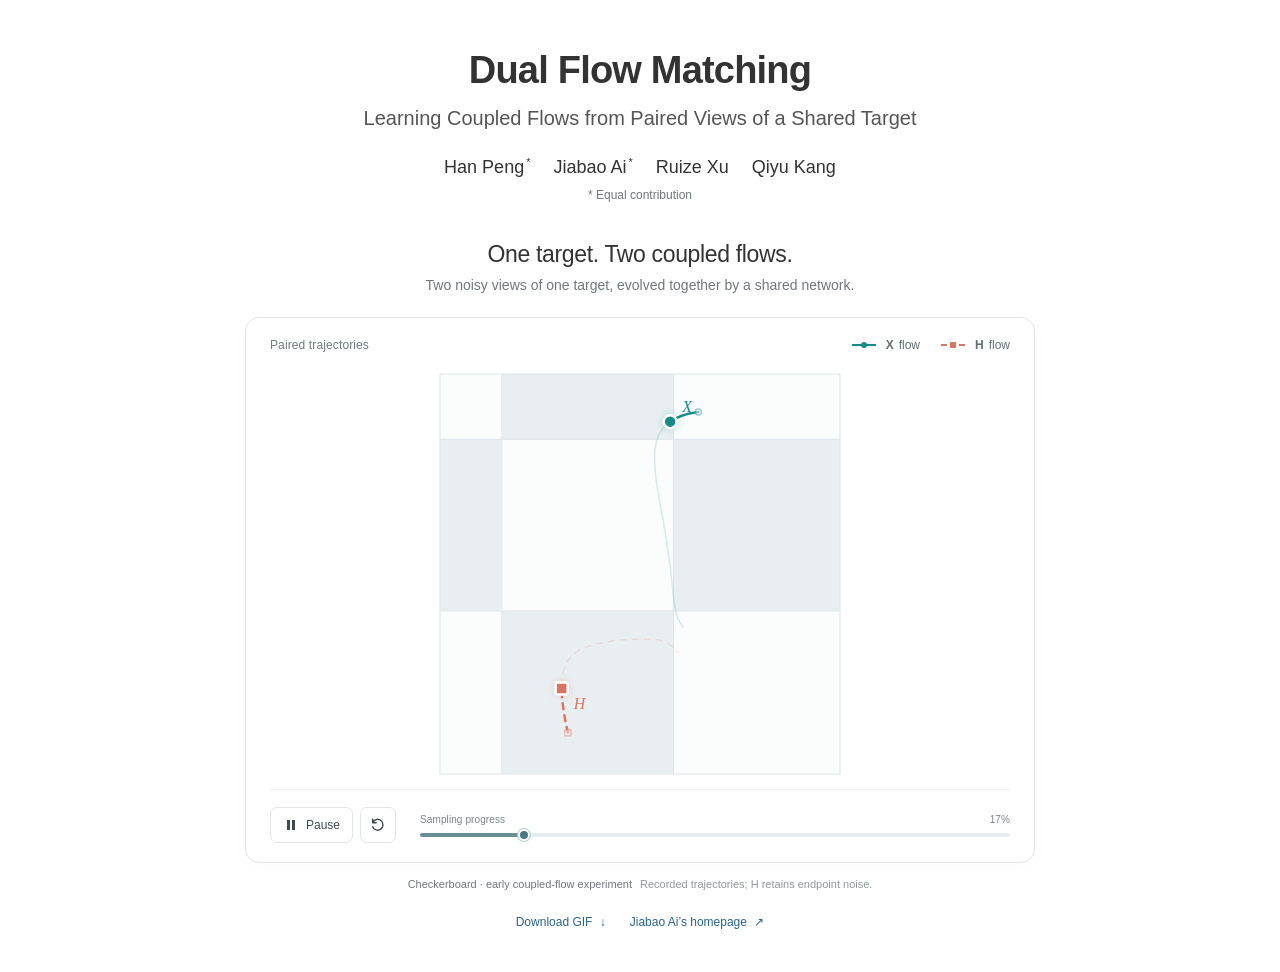
==== dual-fm/index.html @ 2ca0161d "Add concise Dual Flow Matching demo and checkerboard animations" ====
<!doctype html>
<html lang="en">
<head>
  <meta charset="utf-8">
  <meta name="viewport" content="width=device-width, initial-scale=1">
  <meta name="description" content="Dual Flow Matching: learning coupled flows from paired views of a shared target. Explore two recorded trajectories on a checkerboard.">
  <meta name="author" content="Han Peng, Jiabao Ai, Ruize Xu, Qiyu Kang">
  <meta name="theme-color" content="#ffffff">
  <meta property="og:title" content="Dual Flow Matching">
  <meta property="og:description" content="One target. Two coupled flows.">
  <meta property="og:type" content="website">
  <link rel="stylesheet" href="site.css">
  <script src="site.js" defer></script>
  <title>Dual Flow Matching</title>
</head>
<body>
  <a class="skip-link" href="#demo">Skip to demo</a>
  <main class="container">
    <header class="publication-header">
      <h1>Dual Flow Matching</h1>
      <p class="publication-subtitle">Learning Coupled Flows from Paired Views of a Shared Target</p>
      <div class="publication-authors" aria-label="Authors">
        <span>Han Peng<sup>*</sup></span><span>Jiabao Ai<sup>*</sup></span><span>Ruize Xu</span><span>Qiyu Kang</span>
      </div>
      <p class="equal-contribution">* Equal contribution</p>
    </header>

    <section id="demo" aria-labelledby="demo-title">
      <div class="demo-intro">
        <h2 id="demo-title">One target. Two coupled flows.</h2>
        <p>Two noisy views of one target, evolved together by a shared network.</p>
      </div>
      <figure class="demo-figure">
        <div class="demo-card">
          <div class="plot-heading">
            <span class="plot-title">Paired trajectories</span>
            <div class="legend" aria-label="Trajectory legend">
              <span><i class="legend-line x-line" aria-hidden="true"></i><b>X</b> flow</span>
              <span><i class="legend-line h-line" aria-hidden="true"></i><b>H</b> flow</span>
            </div>
          </div>
          <div class="plot-stage">
            <img id="poster" src="assets/dual-fm-checkerboard-poster.png" width="1200" height="900" alt="Recorded X and H flow trajectories over a checkerboard target." class="poster">
            <canvas id="flow-canvas" hidden role="img" aria-label="A teal circle and coral square follow two coupled trajectories over a pale checkerboard target. Use the controls below to explore their progress."></canvas>
          </div>
          <div class="controls" id="animation-controls" hidden>
            <div class="playback-buttons">
              <button id="play-toggle" type="button" aria-label="Play animation" aria-pressed="false">
                <svg class="play-icon" viewBox="0 0 16 16" width="16" height="16" aria-hidden="true"><path d="M5 3.2 12 8l-7 4.8Z" fill="currentColor"/></svg>
                <svg class="pause-icon" viewBox="0 0 16 16" width="16" height="16" aria-hidden="true" hidden><path d="M4 3h3v10H4zm5 0h3v10H9z" fill="currentColor"/></svg>
                <span>Play</span>
              </button>
              <button id="replay" class="replay-button" type="button" aria-label="Replay animation from the beginning" title="Replay">
                <svg viewBox="0 0 20 20" width="18" height="18" aria-hidden="true"><path d="M4.3 6.8A6 6 0 1 1 4 12M4 3.5v4h4" fill="none" stroke="currentColor" stroke-width="1.6" stroke-linecap="round" stroke-linejoin="round"/></svg>
              </button>
            </div>
            <div class="timeline">
              <div class="timeline-label"><label for="progress">Sampling progress</label><output id="progress-value" for="progress">0%</output></div>
              <input id="progress" type="range" min="0" max="1000" value="0" step="1" aria-valuetext="0 percent">
            </div>
          </div>
          <p id="load-message" class="load-message" role="status" hidden>Interactive preview unavailable. The GIF is available below.</p>
        </div>
        <figcaption>Checkerboard · early coupled-flow experiment<span class="caption-detail">Recorded trajectories; H retains endpoint noise.</span></figcaption>
      </figure>
      <div class="page-links"><a href="assets/dual-fm-checkerboard.gif" download>Download GIF <span aria-hidden="true">↓</span></a><a href="../">Jiabao Ai’s homepage <span aria-hidden="true">↗</span></a></div>
    </section>
  </main>
</body>
</html>
---- dual-fm/site.css ----
:root{color-scheme:light;--text:#333;--muted:#72777c;--line:#e1e5e7;--link:#28628f;--teal:#168c87;--coral:#d97560}
*{box-sizing:border-box}
body{margin:0;background:#fff;color:var(--text);font-family:Arial,Helvetica,sans-serif;line-height:1.55;-webkit-font-smoothing:antialiased}
a{color:var(--link);text-decoration:none}
a:hover{text-decoration:underline}
button,input{font:inherit}
button,a,input{-webkit-tap-highlight-color:transparent}
:focus-visible{outline:2px solid var(--link);outline-offset:4px}
.container{width:min(100% - 48px,920px);margin-inline:auto}
.publication-header{text-align:center;padding-top:48px}
h1{font-size:38px;font-weight:650;line-height:1.2;letter-spacing:-.8px;margin:0 0 10px}
.publication-subtitle{font-size:20px;line-height:1.4;max-width:730px;margin:0 auto 22px;color:#555}
.publication-authors{display:flex;justify-content:center;flex-wrap:wrap;gap:5px 23px;font-size:18px}
.publication-authors span{white-space:nowrap}
.publication-authors sup{font-size:11px;margin-left:2px}
.equal-contribution{margin:5px 0 0;font-size:12px;color:var(--muted)}
#demo{max-width:790px;margin:35px auto 0}
.demo-intro{text-align:center;margin-bottom:20px}
h2{margin:0 0 5px;font-size:23px;line-height:1.3;font-weight:500;letter-spacing:-.35px}
.demo-intro p{margin:0;font-size:14px;color:var(--muted)}
.demo-figure{margin:0}
.demo-card{border:1px solid var(--line);border-radius:14px;background:#fff;overflow:hidden;box-shadow:0 6px 25px #23394604}
.plot-heading{display:flex;align-items:center;justify-content:space-between;gap:16px;padding:18px 24px 0;font-size:12px}
.plot-title{font-weight:500;color:#73797d;letter-spacing:.01em}
.legend{display:flex;gap:21px;color:#656c70}
.legend>span{display:flex;gap:5px;align-items:center;white-space:nowrap}
.legend b{font-weight:600}
.legend-line{position:relative;display:inline-block;width:24px;height:0;margin-right:5px;border-top:2px solid var(--teal)}
.legend-line:after{content:"";position:absolute;top:-4px;left:9px;width:6px;height:6px;background:var(--teal);border-radius:50%}
.h-line{border-color:var(--coral);border-top-style:dashed}
.h-line:after{background:var(--coral);border-radius:1px}
.plot-stage{position:relative;width:100%;height:430px;margin-top:5px}
canvas{display:block;width:100%;height:100%}
.poster{display:block;width:100%;height:100%;object-fit:contain}
.controls{display:flex;align-items:center;gap:24px;margin:0 24px;padding:17px 0 19px;border-top:1px solid #edf0f2}
.playback-buttons{display:flex;align-items:center;gap:7px;flex-shrink:0}
button{display:inline-flex;align-items:center;justify-content:center;gap:7px;height:36px;border:1px solid var(--line);border-radius:7px;background:#fff;color:#424a50;cursor:pointer;font-size:12px;padding:0 12px;transition:background .15s,border-color .15s}
button:hover{background:#f4f6f7;border-color:#c6cfd3}
#play-toggle{min-width:82px}
.replay-button{width:36px;padding:0}
.timeline{min-width:0;flex:1}
.timeline-label{display:flex;justify-content:space-between;gap:12px;color:#7c8286;font-size:10px;letter-spacing:.01em;line-height:1.3;margin-bottom:7px}
output{font-variant-numeric:tabular-nums;min-width:28px;text-align:right}
input[type="range"]{display:block;width:100%;height:4px;margin:0;appearance:none;-webkit-appearance:none;background:linear-gradient(to right,#678e91 0%,#e7ecee 0%);border-radius:4px;cursor:pointer}
input[type="range"]::-webkit-slider-thumb{appearance:none;-webkit-appearance:none;width:12px;height:12px;border:2px solid white;background:#477b7f;border-radius:50%;box-shadow:0 0 0 1px #b8cbce}
input[type="range"]::-moz-range-thumb{width:9px;height:9px;border:2px solid white;background:#477b7f;border-radius:50%;box-shadow:0 0 0 1px #b8cbce}
figcaption{margin-top:12px;text-align:center;color:var(--muted);font-size:11px;line-height:1.7}
.caption-detail{margin-left:8px;color:#92979b}
.page-links{display:flex;justify-content:center;gap:24px;margin:19px 0 40px;font-size:12px}
.page-links a span{margin-left:4px}
.load-message{margin:0 24px;padding:12px 0 18px;text-align:center;color:var(--muted);font-size:12px}
.skip-link{position:absolute;left:12px;top:-70px;padding:8px;background:white;z-index:10}
.skip-link:focus{top:8px}
[hidden]{display:none!important}
@media(max-width:680px){
  .container{width:calc(100% - 32px)}
  .publication-header{padding-top:32px}
  h1{font-size:29px;letter-spacing:-.6px;margin-bottom:9px}
  .publication-subtitle{font-size:16px;max-width:460px;margin-bottom:18px}
  .publication-authors{font-size:15px;gap:3px 16px}
  .equal-contribution{font-size:10px}
  #demo{margin-top:28px}
  h2{font-size:20px}
  .demo-intro{margin-bottom:17px}
  .demo-intro p{font-size:12px;max-width:290px;margin-inline:auto}
  .plot-heading{padding:15px 15px 0;font-size:10px;gap:8px}
  .legend{gap:12px}
  .legend-line{width:20px;margin-right:2px}
  .legend-line:after{left:7px}
  .plot-stage{height:clamp(300px,87vw,400px);margin-top:5px}
  .controls{gap:15px;margin-inline:15px;padding-block:16px 18px}
  .playback-buttons{gap:5px}
  #play-toggle{min-width:72px;padding-inline:9px}
  .replay-button{width:31px}
  .caption-detail{display:block;margin-left:0}
  .page-links{gap:20px;margin-top:16px;font-size:11px}
}
@media(prefers-reduced-motion:reduce){button{transition:none}}
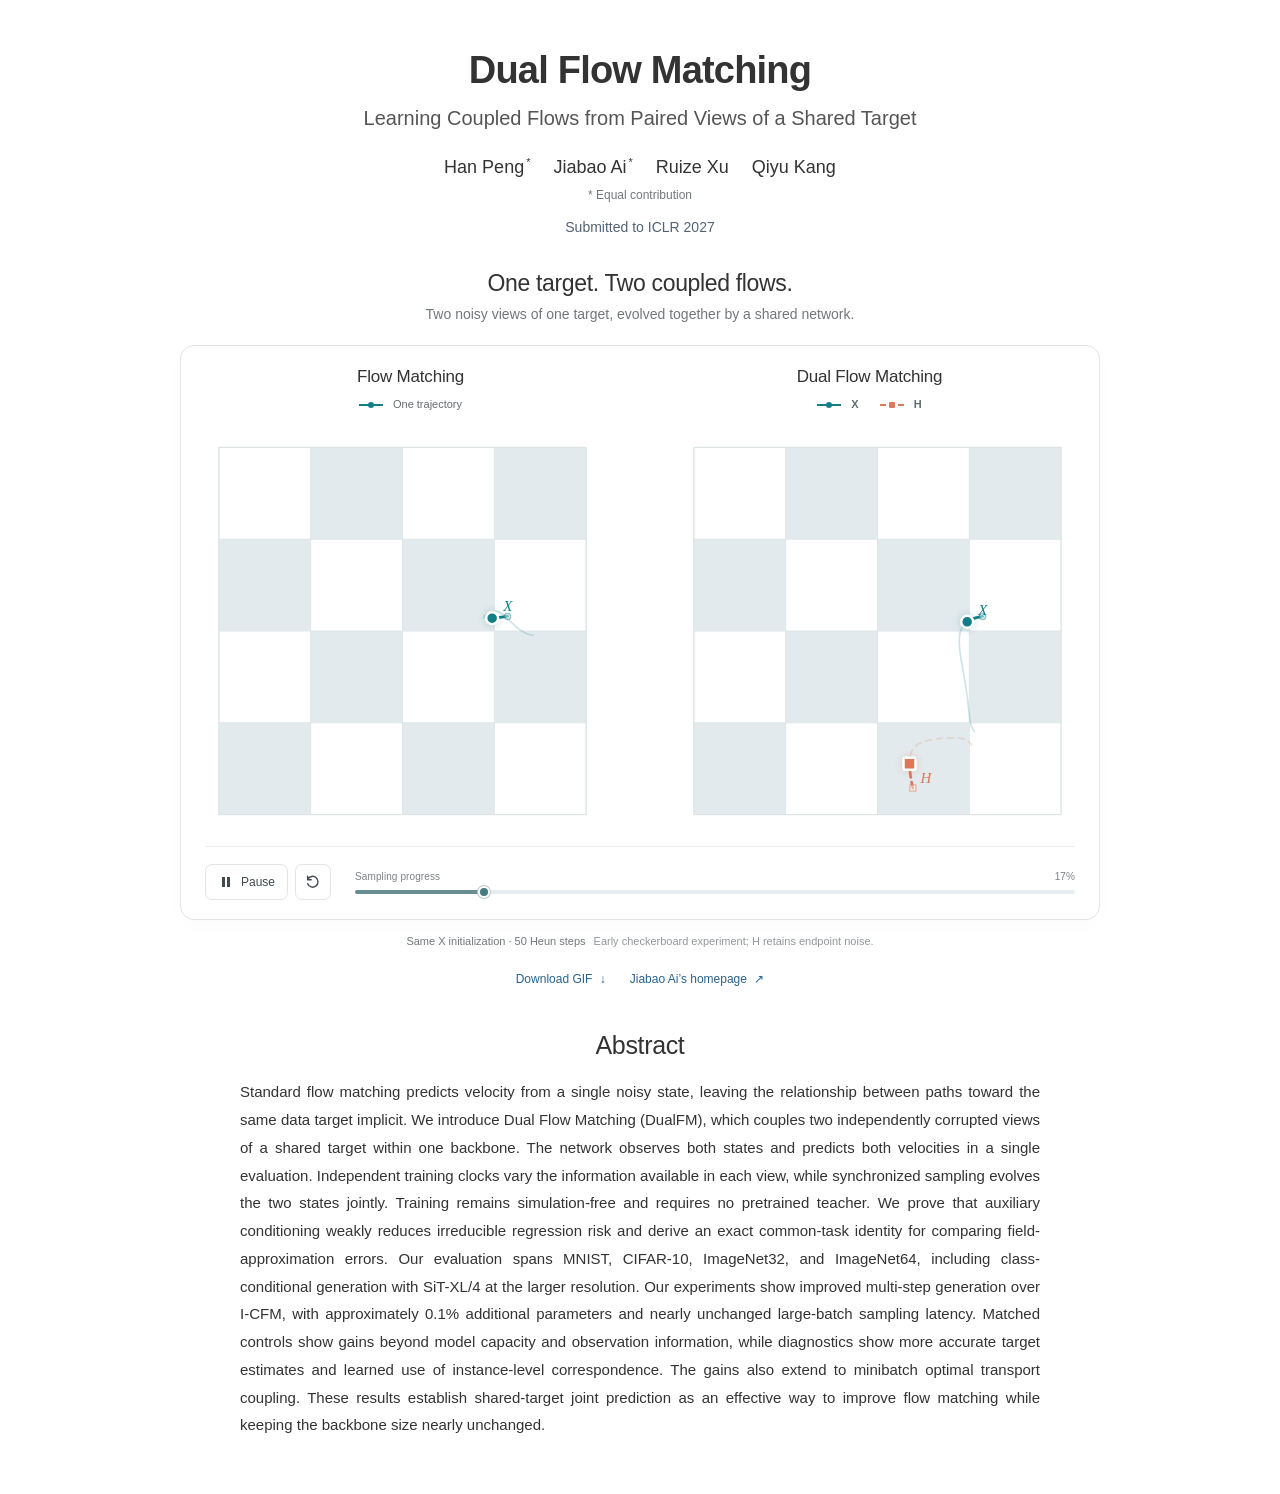
==== commit 33bb0b66: "Compare FM and DualFM trajectories and add ICLR submission abstract" ====
--- a/dual-fm/index.html
+++ b/dual-fm/index.html
@@ -3,14 +3,14 @@
 <head>
   <meta charset="utf-8">
   <meta name="viewport" content="width=device-width, initial-scale=1">
-  <meta name="description" content="Dual Flow Matching: learning coupled flows from paired views of a shared target. Explore two recorded trajectories on a checkerboard.">
+  <meta name="description" content="Dual Flow Matching: learning coupled flows from paired views of a shared target. Compare Flow Matching and Dual Flow Matching on a checkerboard.">
   <meta name="author" content="Han Peng, Jiabao Ai, Ruize Xu, Qiyu Kang">
   <meta name="theme-color" content="#ffffff">
   <meta property="og:title" content="Dual Flow Matching">
   <meta property="og:description" content="One target. Two coupled flows.">
   <meta property="og:type" content="website">
-  <link rel="stylesheet" href="site.css">
-  <script src="site.js" defer></script>
+  <link rel="stylesheet" href="site.css?v=20261107-comparison">
+  <script src="site.js?v=20261107-comparison" defer></script>
   <title>Dual Flow Matching</title>
 </head>
 <body>
@@ -23,6 +23,7 @@
         <span>Han Peng<sup>*</sup></span><span>Jiabao Ai<sup>*</sup></span><span>Ruize Xu</span><span>Qiyu Kang</span>
       </div>
       <p class="equal-contribution">* Equal contribution</p>
+      <p class="publication-venue">Submitted to ICLR 2027</p>
     </header>
 
     <section id="demo" aria-labelledby="demo-title">
@@ -32,16 +33,22 @@
       </div>
       <figure class="demo-figure">
         <div class="demo-card">
-          <div class="plot-heading">
-            <span class="plot-title">Paired trajectories</span>
-            <div class="legend" aria-label="Trajectory legend">
-              <span><i class="legend-line x-line" aria-hidden="true"></i><b>X</b> flow</span>
-              <span><i class="legend-line h-line" aria-hidden="true"></i><b>H</b> flow</span>
+          <div class="comparison-headings" id="comparison-headings" hidden>
+            <div class="panel-heading">
+              <h3>Flow Matching</h3>
+              <div class="legend"><span><i class="legend-line fm-line" aria-hidden="true"></i>One trajectory</span></div>
+            </div>
+            <div class="panel-heading">
+              <h3>Dual Flow Matching</h3>
+              <div class="legend" aria-label="Dual trajectory legend">
+                <span><i class="legend-line x-line" aria-hidden="true"></i><b>X</b></span>
+                <span><i class="legend-line h-line" aria-hidden="true"></i><b>H</b></span>
+              </div>
             </div>
           </div>
           <div class="plot-stage">
-            <img id="poster" src="assets/dual-fm-checkerboard-poster.png" width="1200" height="900" alt="Recorded X and H flow trajectories over a checkerboard target." class="poster">
-            <canvas id="flow-canvas" hidden role="img" aria-label="A teal circle and coral square follow two coupled trajectories over a pale checkerboard target. Use the controls below to explore their progress."></canvas>
+            <img id="poster" src="assets/fm-vs-dual-fm.png" width="1440" height="900" alt="Side-by-side recorded trajectories: ordinary Flow Matching with one teal X trajectory, and Dual Flow Matching with teal X and coral H trajectories, on identical checkerboards." class="poster">
+            <canvas id="flow-canvas" hidden role="img" aria-label="Synchronized comparison on identical checkerboards: one Flow Matching trajectory on the left, and two coupled Dual Flow Matching trajectories on the right. Both X trajectories are teal circles; H is a coral square. The X starting point and coordinate scale are the same. Use the controls below to explore sampling progress."></canvas>
           </div>
           <div class="controls" id="animation-controls" hidden>
             <div class="playback-buttons">
@@ -61,9 +68,13 @@
           </div>
           <p id="load-message" class="load-message" role="status" hidden>Interactive preview unavailable. The GIF is available below.</p>
         </div>
-        <figcaption>Checkerboard · early coupled-flow experiment<span class="caption-detail">Recorded trajectories; H retains endpoint noise.</span></figcaption>
+        <figcaption>Same X initialization · 50 Heun steps<span class="caption-detail">Early checkerboard experiment; H retains endpoint noise.</span></figcaption>
       </figure>
-      <div class="page-links"><a href="assets/dual-fm-checkerboard.gif" download>Download GIF <span aria-hidden="true">↓</span></a><a href="../">Jiabao Ai’s homepage <span aria-hidden="true">↗</span></a></div>
+      <div class="page-links"><a href="assets/fm-vs-dual-fm.gif" download>Download GIF <span aria-hidden="true">↓</span></a><a href="../">Jiabao Ai’s homepage <span aria-hidden="true">↗</span></a></div>
+    </section>
+    <section class="abstract-section" id="abstract" aria-labelledby="abstract-title">
+      <h2 id="abstract-title">Abstract</h2>
+      <p>Standard flow matching predicts velocity from a single noisy state, leaving the relationship between paths toward the same data target implicit. We introduce Dual Flow Matching (DualFM), which couples two independently corrupted views of a shared target within one backbone. The network observes both states and predicts both velocities in a single evaluation. Independent training clocks vary the information available in each view, while synchronized sampling evolves the two states jointly. Training remains simulation-free and requires no pretrained teacher. We prove that auxiliary conditioning weakly reduces irreducible regression risk and derive an exact common-task identity for comparing field-approximation errors. Our evaluation spans MNIST, CIFAR-10, ImageNet32, and ImageNet64, including class-conditional generation with SiT-XL/4 at the larger resolution. Our experiments show improved multi-step generation over I-CFM, with approximately 0.1% additional parameters and nearly unchanged large-batch sampling latency. Matched controls show gains beyond model capacity and observation information, while diagnostics show more accurate target estimates and learned use of instance-level correspondence. The gains also extend to minibatch optimal transport coupling. These results establish shared-target joint prediction as an effective way to improve flow matching while keeping the backbone size nearly unchanged.</p>
     </section>
   </main>
 </body>
--- a/dual-fm/site.css
+++ b/dual-fm/site.css
@@ -1,4 +1,4 @@
-:root{color-scheme:light;--text:#333;--muted:#72777c;--line:#e1e5e7;--link:#28628f;--teal:#168c87;--coral:#d97560}
+:root{color-scheme:light;--text:#333;--muted:#72777c;--line:#e1e5e7;--link:#28628f;--teal:#137f88;--coral:#dc785c}
 *{box-sizing:border-box}
 body{margin:0;background:#fff;color:var(--text);font-family:Arial,Helvetica,sans-serif;line-height:1.55;-webkit-font-smoothing:antialiased}
 a{color:var(--link);text-decoration:none}
@@ -14,22 +14,25 @@
 .publication-authors span{white-space:nowrap}
 .publication-authors sup{font-size:11px;margin-left:2px}
 .equal-contribution{margin:5px 0 0;font-size:12px;color:var(--muted)}
-#demo{max-width:790px;margin:35px auto 0}
+.publication-venue{margin:12px 0 0;color:#526274;font-size:14px}
+#demo{max-width:920px;margin:30px auto 0}
 .demo-intro{text-align:center;margin-bottom:20px}
 h2{margin:0 0 5px;font-size:23px;line-height:1.3;font-weight:500;letter-spacing:-.35px}
 .demo-intro p{margin:0;font-size:14px;color:var(--muted)}
 .demo-figure{margin:0}
 .demo-card{border:1px solid var(--line);border-radius:14px;background:#fff;overflow:hidden;box-shadow:0 6px 25px #23394604}
-.plot-heading{display:flex;align-items:center;justify-content:space-between;gap:16px;padding:18px 24px 0;font-size:12px}
-.plot-title{font-weight:500;color:#73797d;letter-spacing:.01em}
-.legend{display:flex;gap:21px;color:#656c70}
+.comparison-headings{display:grid;grid-template-columns:repeat(2,minmax(0,1fr));gap:32px;padding:20px 16px 0;text-align:center}
+.panel-heading h3{margin:0 0 8px;font-size:17px;line-height:1.3;font-weight:500;letter-spacing:-.2px}
+.legend{display:flex;justify-content:center;gap:21px;color:#656c70;font-size:11px}
 .legend>span{display:flex;gap:5px;align-items:center;white-space:nowrap}
 .legend b{font-weight:600}
 .legend-line{position:relative;display:inline-block;width:24px;height:0;margin-right:5px;border-top:2px solid var(--teal)}
 .legend-line:after{content:"";position:absolute;top:-4px;left:9px;width:6px;height:6px;background:var(--teal);border-radius:50%}
 .h-line{border-color:var(--coral);border-top-style:dashed}
 .h-line:after{background:var(--coral);border-radius:1px}
-.plot-stage{position:relative;width:100%;height:430px;margin-top:5px}
+.fm-line{border-color:var(--teal)}
+.fm-line:after{background:var(--teal)}
+.plot-stage{position:relative;width:100%;height:430px;margin-top:3px}
 canvas{display:block;width:100%;height:100%}
 .poster{display:block;width:100%;height:100%;object-fit:contain}
 .controls{display:flex;align-items:center;gap:24px;margin:0 24px;padding:17px 0 19px;border-top:1px solid #edf0f2}
@@ -48,6 +51,9 @@
 .caption-detail{margin-left:8px;color:#92979b}
 .page-links{display:flex;justify-content:center;gap:24px;margin:19px 0 40px;font-size:12px}
 .page-links a span{margin-left:4px}
+.abstract-section{max-width:800px;margin:8px auto 55px}
+.abstract-section h2{text-align:center;margin-bottom:17px;font-size:25px}
+.abstract-section p{font-size:15px;line-height:1.85;margin:0;text-align:justify}
 .load-message{margin:0 24px;padding:12px 0 18px;text-align:center;color:var(--muted);font-size:12px}
 .skip-link{position:absolute;left:12px;top:-70px;padding:8px;background:white;z-index:10}
 .skip-link:focus{top:8px}
@@ -59,20 +65,25 @@
   .publication-subtitle{font-size:16px;max-width:460px;margin-bottom:18px}
   .publication-authors{font-size:15px;gap:3px 16px}
   .equal-contribution{font-size:10px}
+  .publication-venue{margin-top:9px;font-size:12px}
   #demo{margin-top:28px}
   h2{font-size:20px}
   .demo-intro{margin-bottom:17px}
   .demo-intro p{font-size:12px;max-width:290px;margin-inline:auto}
-  .plot-heading{padding:15px 15px 0;font-size:10px;gap:8px}
-  .legend{gap:12px}
+  .comparison-headings{padding:16px 8px 0;gap:14px}
+  .panel-heading h3{font-size:13px;letter-spacing:-.15px;margin-bottom:8px}
+  .legend{gap:12px;font-size:10px}
   .legend-line{width:20px;margin-right:2px}
   .legend-line:after{left:7px}
-  .plot-stage{height:clamp(300px,87vw,400px);margin-top:5px}
+  .plot-stage{height:clamp(155px,47vw,310px);margin-top:5px}
   .controls{gap:15px;margin-inline:15px;padding-block:16px 18px}
   .playback-buttons{gap:5px}
   #play-toggle{min-width:72px;padding-inline:9px}
   .replay-button{width:31px}
   .caption-detail{display:block;margin-left:0}
   .page-links{gap:20px;margin-top:16px;font-size:11px}
+  .abstract-section{margin-top:6px;margin-bottom:36px}
+  .abstract-section h2{font-size:22px;margin-bottom:13px}
+  .abstract-section p{font-size:13px;line-height:1.8;text-align:left}
 }
 @media(prefers-reduced-motion:reduce){button{transition:none}}
